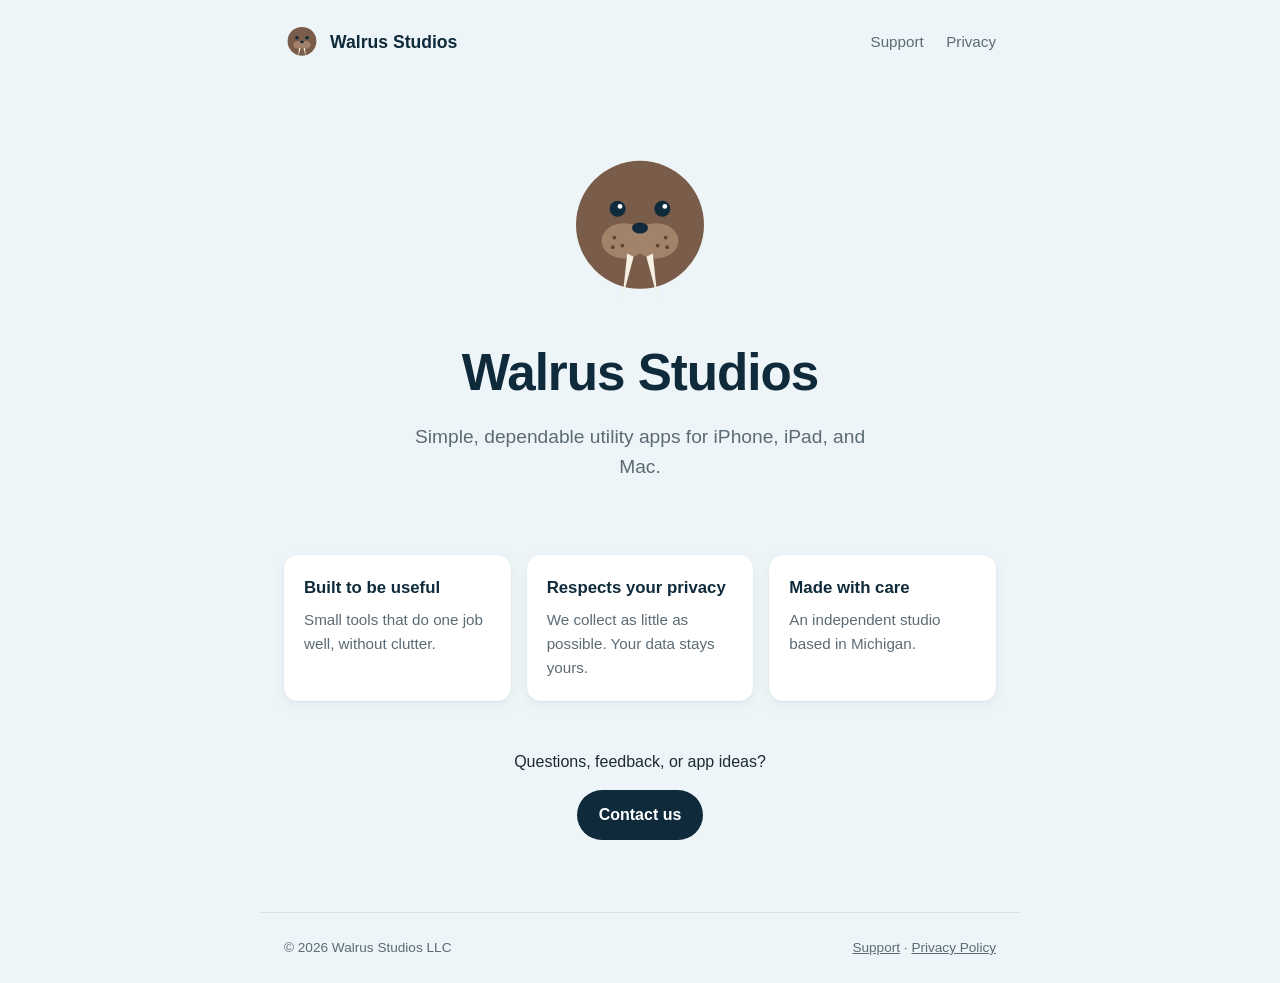
==== index.html @ 6e71cb90 "Add files via upload" ====
<!DOCTYPE html>
<html lang="en">
<head>
  <meta charset="utf-8">
  <meta name="viewport" content="width=device-width, initial-scale=1">
  <title>Walrus Studios</title>
  <meta name="description" content="Walrus Studios builds simple, dependable utility apps for iPhone, iPad, and Mac.">
  <link rel="icon" href="favicon.svg" type="image/svg+xml">
  <link rel="stylesheet" href="style.css">
</head>
<body>
  <header class="site">
    <a class="brand" href="index.html">
      <svg viewBox="0 0 100 100" aria-hidden="true">
        <circle cx="50" cy="48" r="40" fill="#7a5c4a"/>
        <circle cx="36" cy="38" r="5" fill="#0f2a3a"/>
        <circle cx="64" cy="38" r="5" fill="#0f2a3a"/>
        <ellipse cx="40" cy="58" rx="14" ry="11" fill="#a3826c"/>
        <ellipse cx="60" cy="58" rx="14" ry="11" fill="#a3826c"/>
        <ellipse cx="50" cy="50" rx="5" ry="3.5" fill="#0f2a3a"/>
        <path d="M42 66 L39 92 L46 68 Z" fill="#f6efe2"/>
        <path d="M58 66 L61 92 L54 68 Z" fill="#f6efe2"/>
      </svg>
      Walrus Studios
    </a>
    <nav>
      <a href="support.html">Support</a>
      <a href="privacy.html">Privacy</a>
    </nav>
  </header>

  <main>
    <section class="hero">
      <svg class="mascot" viewBox="0 0 100 100" role="img" aria-label="Walrus Studios mascot">
        <circle cx="50" cy="48" r="40" fill="#7a5c4a"/>
        <circle cx="36" cy="38" r="5" fill="#0f2a3a"/>
        <circle cx="37.5" cy="36.5" r="1.5" fill="#fff"/>
        <circle cx="64" cy="38" r="5" fill="#0f2a3a"/>
        <circle cx="65.5" cy="36.5" r="1.5" fill="#fff"/>
        <ellipse cx="40" cy="58" rx="14" ry="11" fill="#a3826c"/>
        <ellipse cx="60" cy="58" rx="14" ry="11" fill="#a3826c"/>
        <g fill="#5e4535">
          <circle cx="34" cy="56" r="1.2"/><circle cx="39" cy="61" r="1.2"/><circle cx="33" cy="62" r="1.2"/>
          <circle cx="66" cy="56" r="1.2"/><circle cx="61" cy="61" r="1.2"/><circle cx="67" cy="62" r="1.2"/>
        </g>
        <ellipse cx="50" cy="50" rx="5" ry="3.5" fill="#0f2a3a"/>
        <path d="M42 66 L39 94 L46 68 Z" fill="#f6efe2"/>
        <path d="M58 66 L61 94 L54 68 Z" fill="#f6efe2"/>
      </svg>
      <h1>Walrus Studios</h1>
      <p class="tagline">Simple, dependable utility apps for iPhone, iPad, and Mac.</p>
    </section>

    <section class="cards">
      <div class="card">
        <h3>Built to be useful</h3>
        <p>Small tools that do one job well, without clutter.</p>
      </div>
      <div class="card">
        <h3>Respects your privacy</h3>
        <p>We collect as little as possible. Your data stays yours.</p>
      </div>
      <div class="card">
        <h3>Made with care</h3>
        <p>An independent studio based in Michigan.</p>
      </div>
    </section>

    <section class="contact">
      <p>Questions, feedback, or app ideas?</p>
      <a class="button" href="mailto:support@walrusappstudios.com">Contact us</a>
    </section>
  </main>

  <footer class="site">
    <span>&copy; <span id="year">2026</span> Walrus Studios LLC</span>
    <span><a href="support.html">Support</a> &middot; <a href="privacy.html">Privacy Policy</a></span>
  </footer>
  <script>document.getElementById("year").textContent = new Date().getFullYear();</script>
</body>
</html>
---- style.css ----
:root {
  --ice: #eef5f8;
  --deep: #0f2a3a;
  --sea: #1f5a74;
  --tusk: #f6efe2;
  --accent: #e0894a;
  --text: #1b2a33;
  --muted: #5b6b75;
  --max: 760px;
}

* { box-sizing: border-box; }

html, body {
  margin: 0;
  padding: 0;
  background: var(--ice);
  color: var(--text);
  font-family: -apple-system, BlinkMacSystemFont, "SF Pro Text", "Segoe UI", Roboto, Helvetica, Arial, sans-serif;
  line-height: 1.6;
  -webkit-font-smoothing: antialiased;
}

a { color: var(--sea); }
a:hover { color: var(--accent); }

header.site {
  max-width: var(--max);
  margin: 0 auto;
  padding: 24px 24px 0;
  display: flex;
  align-items: center;
  justify-content: space-between;
}

header.site .brand {
  display: flex;
  align-items: center;
  gap: 10px;
  text-decoration: none;
  color: var(--deep);
  font-weight: 700;
  font-size: 1.1rem;
}

header.site .brand svg { width: 36px; height: 36px; }

header.site nav a {
  margin-left: 18px;
  text-decoration: none;
  color: var(--muted);
  font-size: 0.95rem;
}
header.site nav a:hover { color: var(--deep); }

main {
  max-width: var(--max);
  margin: 0 auto;
  padding: 24px;
}

.hero {
  text-align: center;
  padding: 64px 0 48px;
}

.hero svg.mascot {
  width: 160px;
  height: 160px;
  margin-bottom: 16px;
}

.hero h1 {
  font-size: clamp(2.2rem, 6vw, 3.2rem);
  margin: 0 0 8px;
  color: var(--deep);
  letter-spacing: -0.02em;
}

.hero p.tagline {
  font-size: 1.2rem;
  color: var(--muted);
  margin: 0 auto;
  max-width: 480px;
}

.cards {
  display: grid;
  grid-template-columns: repeat(auto-fit, minmax(200px, 1fr));
  gap: 16px;
  margin: 24px 0 48px;
}

.card {
  background: #fff;
  border-radius: 14px;
  padding: 20px;
  box-shadow: 0 1px 2px rgba(15, 42, 58, 0.06), 0 4px 16px rgba(15, 42, 58, 0.05);
}

.card h3 { margin: 0 0 6px; color: var(--deep); font-size: 1.05rem; }
.card p { margin: 0; color: var(--muted); font-size: 0.95rem; }

.panel {
  background: #fff;
  border-radius: 14px;
  padding: 28px;
  box-shadow: 0 1px 2px rgba(15, 42, 58, 0.06), 0 4px 16px rgba(15, 42, 58, 0.05);
}

.panel h1 { margin-top: 0; color: var(--deep); }
.panel h2 { color: var(--deep); font-size: 1.15rem; margin-top: 28px; }
.panel .updated { color: var(--muted); font-size: 0.9rem; margin-top: -8px; }

.contact {
  text-align: center;
  margin-bottom: 48px;
}

.button {
  display: inline-block;
  background: var(--deep);
  color: #fff;
  text-decoration: none;
  padding: 12px 22px;
  border-radius: 999px;
  font-weight: 600;
}
.button:hover { background: var(--sea); color: #fff; }

footer.site {
  max-width: var(--max);
  margin: 0 auto;
  padding: 24px;
  border-top: 1px solid rgba(15, 42, 58, 0.1);
  color: var(--muted);
  font-size: 0.85rem;
  display: flex;
  flex-wrap: wrap;
  justify-content: space-between;
  gap: 8px;
}
footer.site a { color: var(--muted); }

@media (prefers-color-scheme: dark) {
  :root {
    --ice: #0c1b24;
    --text: #e3ecf1;
    --muted: #9fb2bd;
    --deep: #e8f1f5;
    --sea: #7fc0dc;
  }
  .card, .panel { background: #13283a; box-shadow: none; }
  .button { background: var(--accent); color: #0c1b24; }
  .button:hover { background: #f0a06a; color: #0c1b24; }
  footer.site { border-top-color: rgba(255, 255, 255, 0.1); }
}
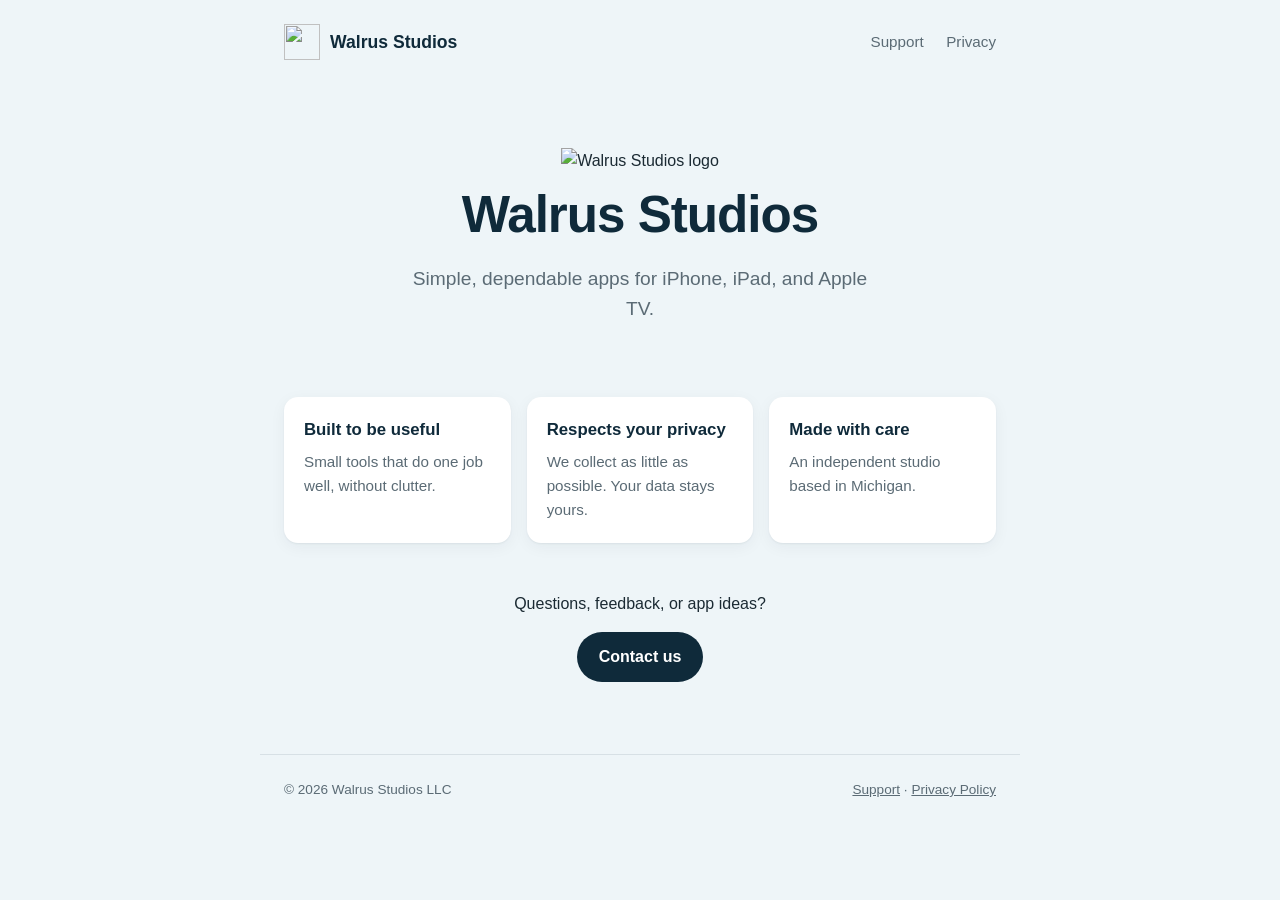
==== commit 301b1f35: "Add files via upload" ====
--- a/index.html
+++ b/index.html
@@ -4,23 +4,18 @@
   <meta charset="utf-8">
   <meta name="viewport" content="width=device-width, initial-scale=1">
   <title>Walrus Studios</title>
-  <meta name="description" content="Walrus Studios builds simple, dependable utility apps for iPhone, iPad, and Mac.">
+  <meta name="description" content="Walrus Studios builds simple, dependable apps for iPhone, iPad, and Apple TV.">
+  <link rel="icon" href="favicon.ico" sizes="any">
   <link rel="icon" href="favicon.svg" type="image/svg+xml">
+  <link rel="apple-touch-icon" href="apple-touch-icon.png">
+  <link rel="manifest" href="site.webmanifest">
+  <meta name="theme-color" content="#0f2a3a">
   <link rel="stylesheet" href="style.css">
 </head>
 <body>
   <header class="site">
     <a class="brand" href="index.html">
-      <svg viewBox="0 0 100 100" aria-hidden="true">
-        <circle cx="50" cy="48" r="40" fill="#7a5c4a"/>
-        <circle cx="36" cy="38" r="5" fill="#0f2a3a"/>
-        <circle cx="64" cy="38" r="5" fill="#0f2a3a"/>
-        <ellipse cx="40" cy="58" rx="14" ry="11" fill="#a3826c"/>
-        <ellipse cx="60" cy="58" rx="14" ry="11" fill="#a3826c"/>
-        <ellipse cx="50" cy="50" rx="5" ry="3.5" fill="#0f2a3a"/>
-        <path d="M42 66 L39 92 L46 68 Z" fill="#f6efe2"/>
-        <path d="M58 66 L61 92 L54 68 Z" fill="#f6efe2"/>
-      </svg>
+      <img src="logo.svg" alt="" width="36" height="36">
       Walrus Studios
     </a>
     <nav>
@@ -31,24 +26,9 @@
 
   <main>
     <section class="hero">
-      <svg class="mascot" viewBox="0 0 100 100" role="img" aria-label="Walrus Studios mascot">
-        <circle cx="50" cy="48" r="40" fill="#7a5c4a"/>
-        <circle cx="36" cy="38" r="5" fill="#0f2a3a"/>
-        <circle cx="37.5" cy="36.5" r="1.5" fill="#fff"/>
-        <circle cx="64" cy="38" r="5" fill="#0f2a3a"/>
-        <circle cx="65.5" cy="36.5" r="1.5" fill="#fff"/>
-        <ellipse cx="40" cy="58" rx="14" ry="11" fill="#a3826c"/>
-        <ellipse cx="60" cy="58" rx="14" ry="11" fill="#a3826c"/>
-        <g fill="#5e4535">
-          <circle cx="34" cy="56" r="1.2"/><circle cx="39" cy="61" r="1.2"/><circle cx="33" cy="62" r="1.2"/>
-          <circle cx="66" cy="56" r="1.2"/><circle cx="61" cy="61" r="1.2"/><circle cx="67" cy="62" r="1.2"/>
-        </g>
-        <ellipse cx="50" cy="50" rx="5" ry="3.5" fill="#0f2a3a"/>
-        <path d="M42 66 L39 94 L46 68 Z" fill="#f6efe2"/>
-        <path d="M58 66 L61 94 L54 68 Z" fill="#f6efe2"/>
-      </svg>
+      <img class="mascot" src="logo.svg" alt="Walrus Studios logo" width="160" height="160">
       <h1>Walrus Studios</h1>
-      <p class="tagline">Simple, dependable utility apps for iPhone, iPad, and Mac.</p>
+      <p class="tagline">Simple, dependable apps for iPhone, iPad, and Apple TV.</p>
     </section>
 
     <section class="cards">
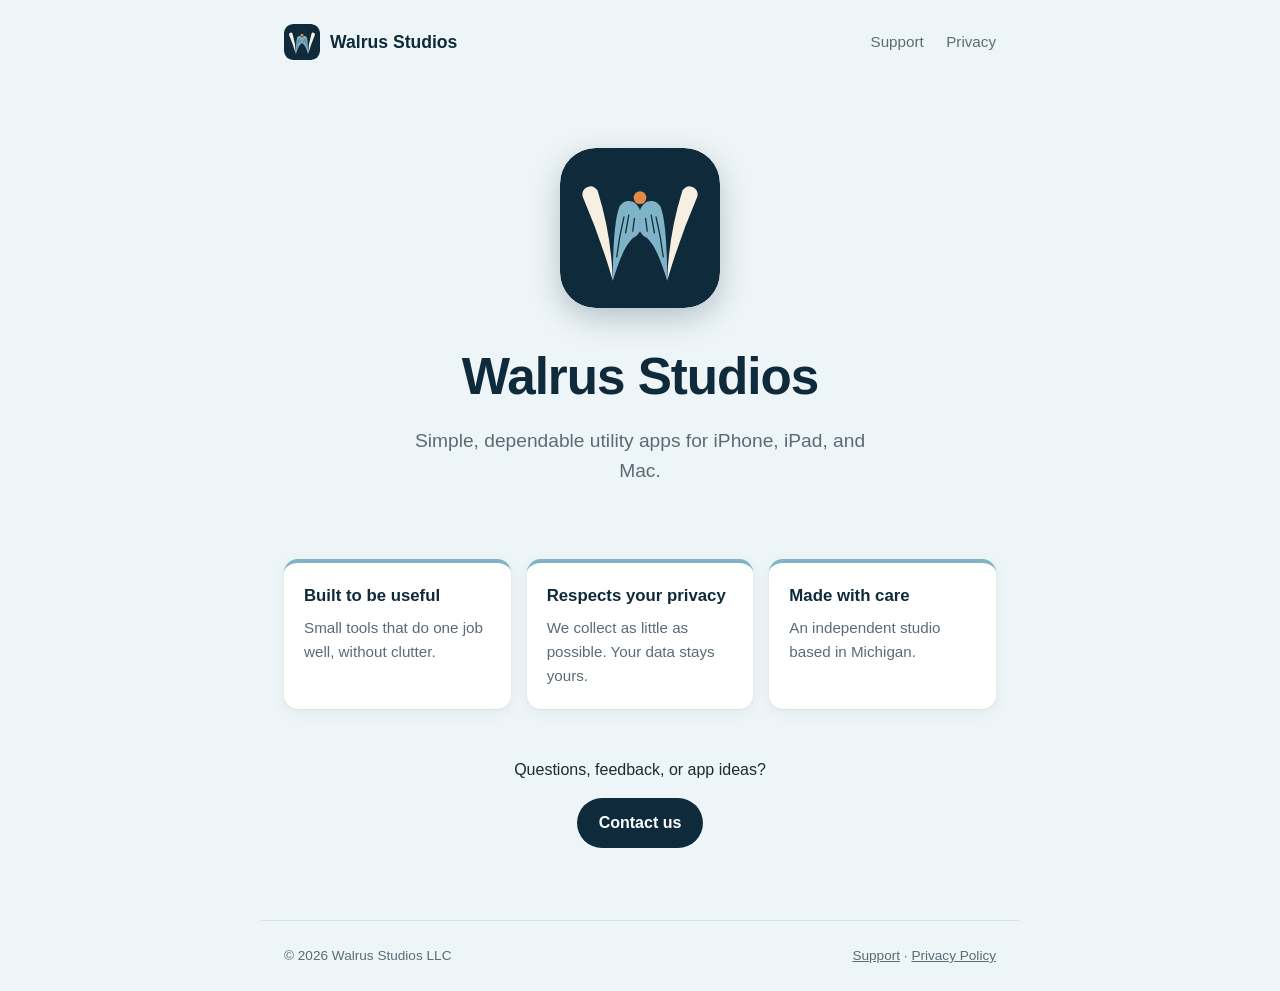
==== commit ad3cbe05: "Add files via upload" ====
--- a/index.html
+++ b/index.html
@@ -4,7 +4,7 @@
   <meta charset="utf-8">
   <meta name="viewport" content="width=device-width, initial-scale=1">
   <title>Walrus Studios</title>
-  <meta name="description" content="Walrus Studios builds simple, dependable apps for iPhone, iPad, and Apple TV.">
+  <meta name="description" content="Walrus Studios builds simple, dependable utility apps for iPhone, iPad, and Mac.">
   <link rel="icon" href="favicon.ico" sizes="any">
   <link rel="icon" href="favicon.svg" type="image/svg+xml">
   <link rel="apple-touch-icon" href="apple-touch-icon.png">
@@ -28,7 +28,7 @@
     <section class="hero">
       <img class="mascot" src="logo.svg" alt="Walrus Studios logo" width="160" height="160">
       <h1>Walrus Studios</h1>
-      <p class="tagline">Simple, dependable apps for iPhone, iPad, and Apple TV.</p>
+      <p class="tagline">Simple, dependable utility apps for iPhone, iPad, and Mac.</p>
     </section>
 
     <section class="cards">
--- a/style.css
+++ b/style.css
@@ -1,7 +1,8 @@
 :root {
   --ice: #eef5f8;
   --deep: #0f2a3a;
-  --sea: #1f5a74;
+  --sea: #2f6f8a;
+  --frost: #7fb3c8;
   --tusk: #f6efe2;
   --accent: #e0894a;
   --text: #1b2a33;
@@ -43,7 +44,7 @@
   font-size: 1.1rem;
 }
 
-header.site .brand svg { width: 36px; height: 36px; }
+header.site .brand img { width: 36px; height: 36px; border-radius: 9px; display: block; }
 
 header.site nav a {
   margin-left: 18px;
@@ -64,10 +65,12 @@
   padding: 64px 0 48px;
 }
 
-.hero svg.mascot {
+.hero img.mascot {
   width: 160px;
   height: 160px;
-  margin-bottom: 16px;
+  margin-bottom: 20px;
+  border-radius: 36px;
+  box-shadow: 0 10px 30px rgba(15, 42, 58, 0.25);
 }
 
 .hero h1 {
@@ -98,6 +101,7 @@
   box-shadow: 0 1px 2px rgba(15, 42, 58, 0.06), 0 4px 16px rgba(15, 42, 58, 0.05);
 }
 
+.card { border-top: 4px solid var(--frost); }
 .card h3 { margin: 0 0 6px; color: var(--deep); font-size: 1.05rem; }
 .card p { margin: 0; color: var(--muted); font-size: 0.95rem; }
 
@@ -126,7 +130,7 @@
   border-radius: 999px;
   font-weight: 600;
 }
-.button:hover { background: var(--sea); color: #fff; }
+.button:hover { background: var(--accent); color: #fff; }
 
 footer.site {
   max-width: var(--max);
@@ -154,4 +158,6 @@
   .button { background: var(--accent); color: #0c1b24; }
   .button:hover { background: #f0a06a; color: #0c1b24; }
   footer.site { border-top-color: rgba(255, 255, 255, 0.1); }
+  .hero img.mascot { box-shadow: 0 0 0 1px rgba(127, 179, 200, 0.35), 0 10px 30px rgba(0, 0, 0, 0.4); }
+  header.site .brand img { box-shadow: 0 0 0 1px rgba(127, 179, 200, 0.35); }
 }
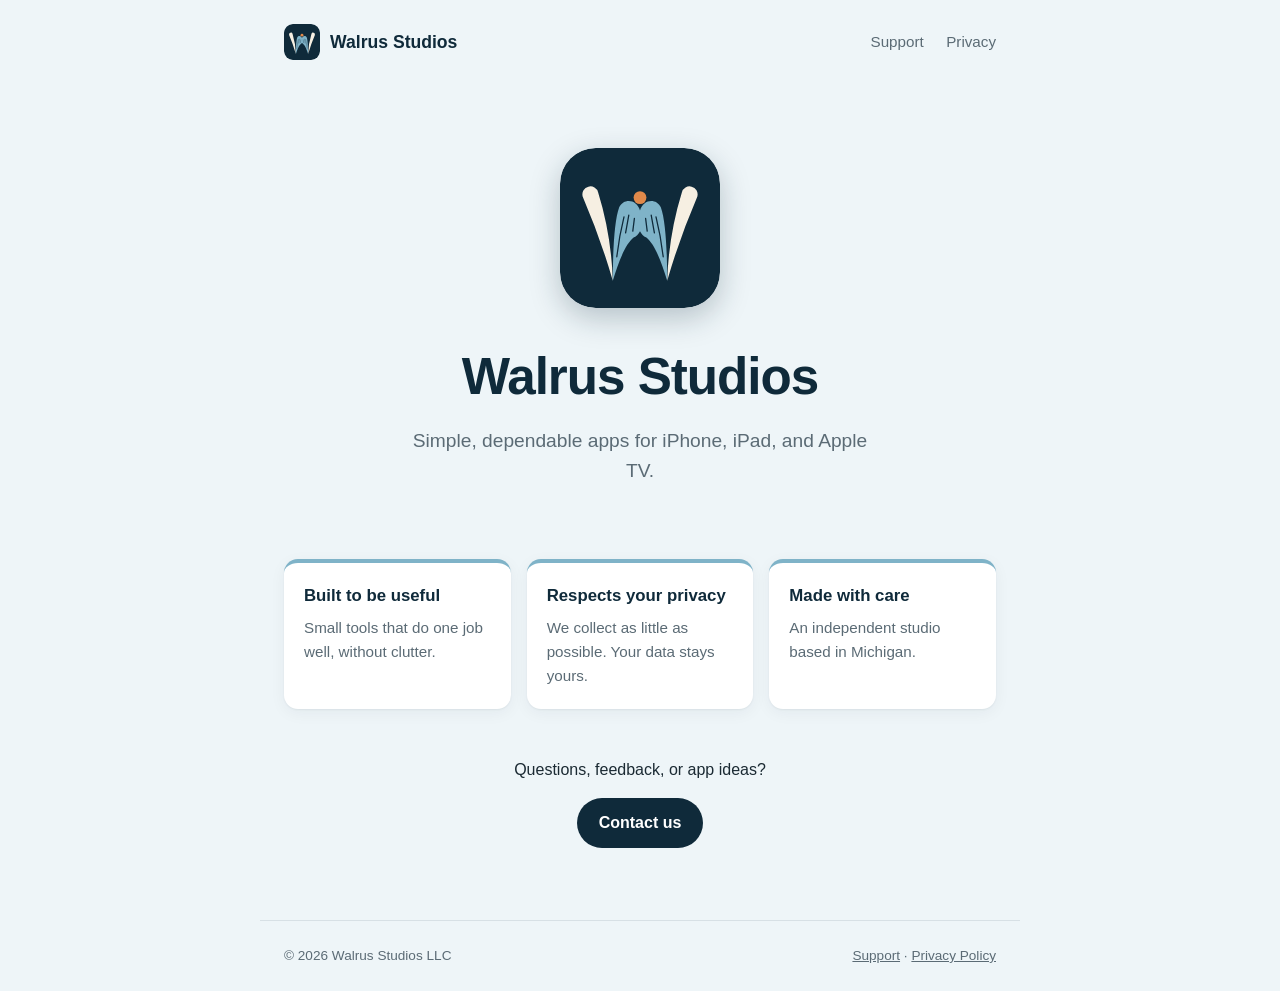
==== commit c1688821: "Add files via upload" ====
--- a/index.html
+++ b/index.html
@@ -4,7 +4,7 @@
   <meta charset="utf-8">
   <meta name="viewport" content="width=device-width, initial-scale=1">
   <title>Walrus Studios</title>
-  <meta name="description" content="Walrus Studios builds simple, dependable utility apps for iPhone, iPad, and Mac.">
+  <meta name="description" content="Walrus Studios builds simple, dependable apps for iPhone, iPad, and Apple TV.">
   <link rel="icon" href="favicon.ico" sizes="any">
   <link rel="icon" href="favicon.svg" type="image/svg+xml">
   <link rel="apple-touch-icon" href="apple-touch-icon.png">
@@ -28,7 +28,7 @@
     <section class="hero">
       <img class="mascot" src="logo.svg" alt="Walrus Studios logo" width="160" height="160">
       <h1>Walrus Studios</h1>
-      <p class="tagline">Simple, dependable utility apps for iPhone, iPad, and Mac.</p>
+      <p class="tagline">Simple, dependable apps for iPhone, iPad, and Apple TV.</p>
     </section>
 
     <section class="cards">
